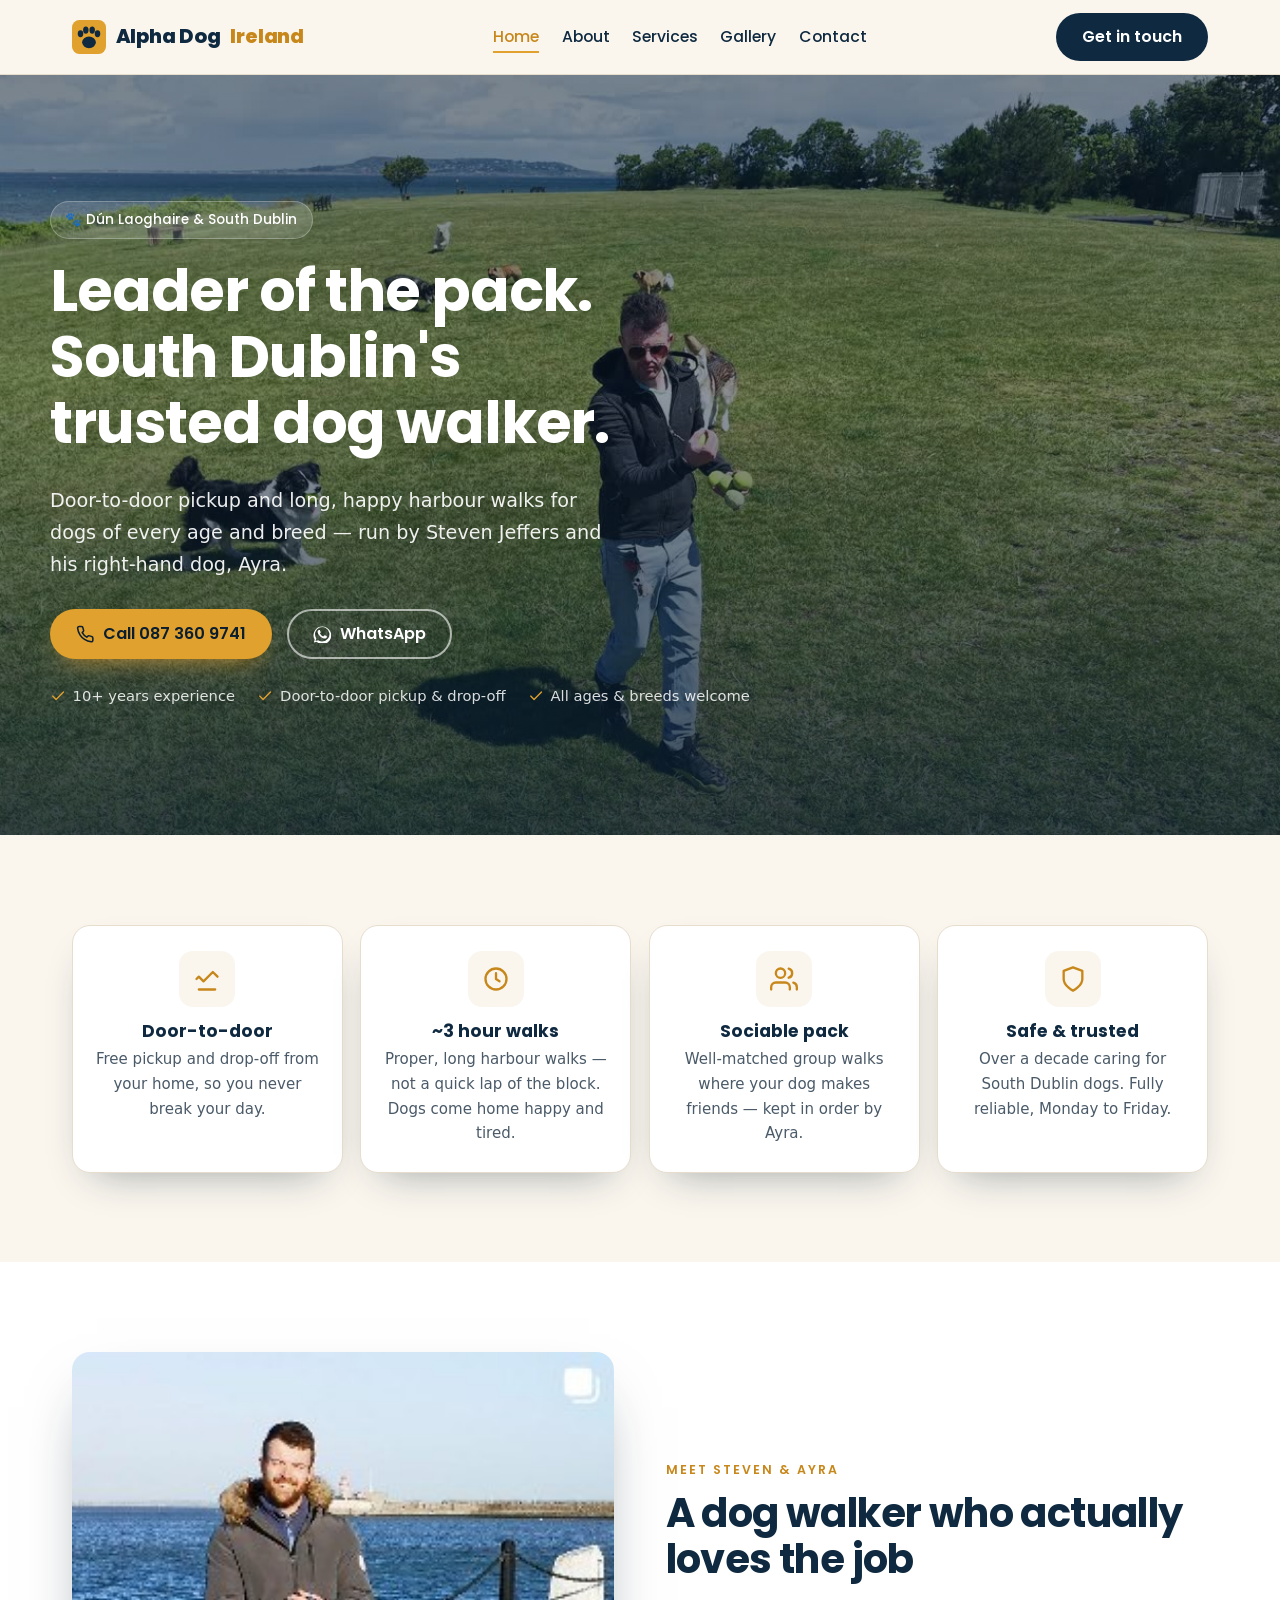
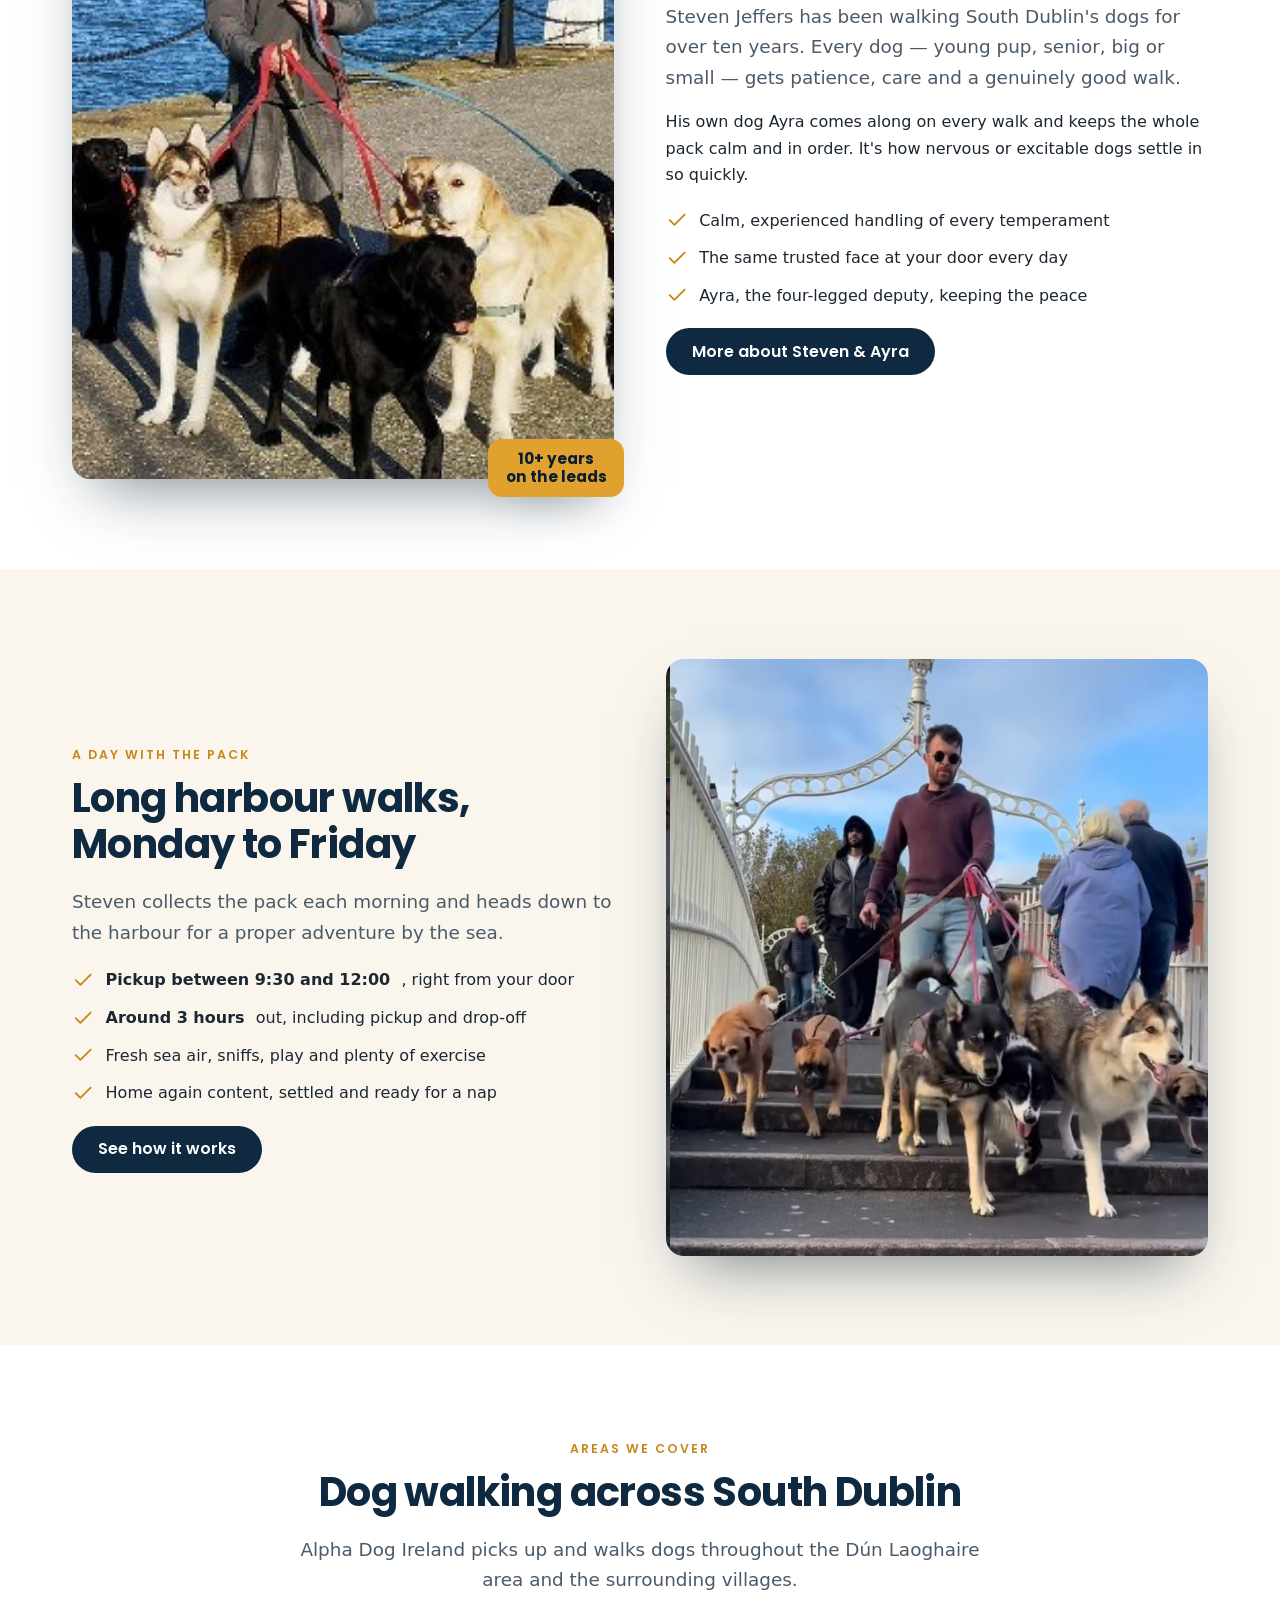
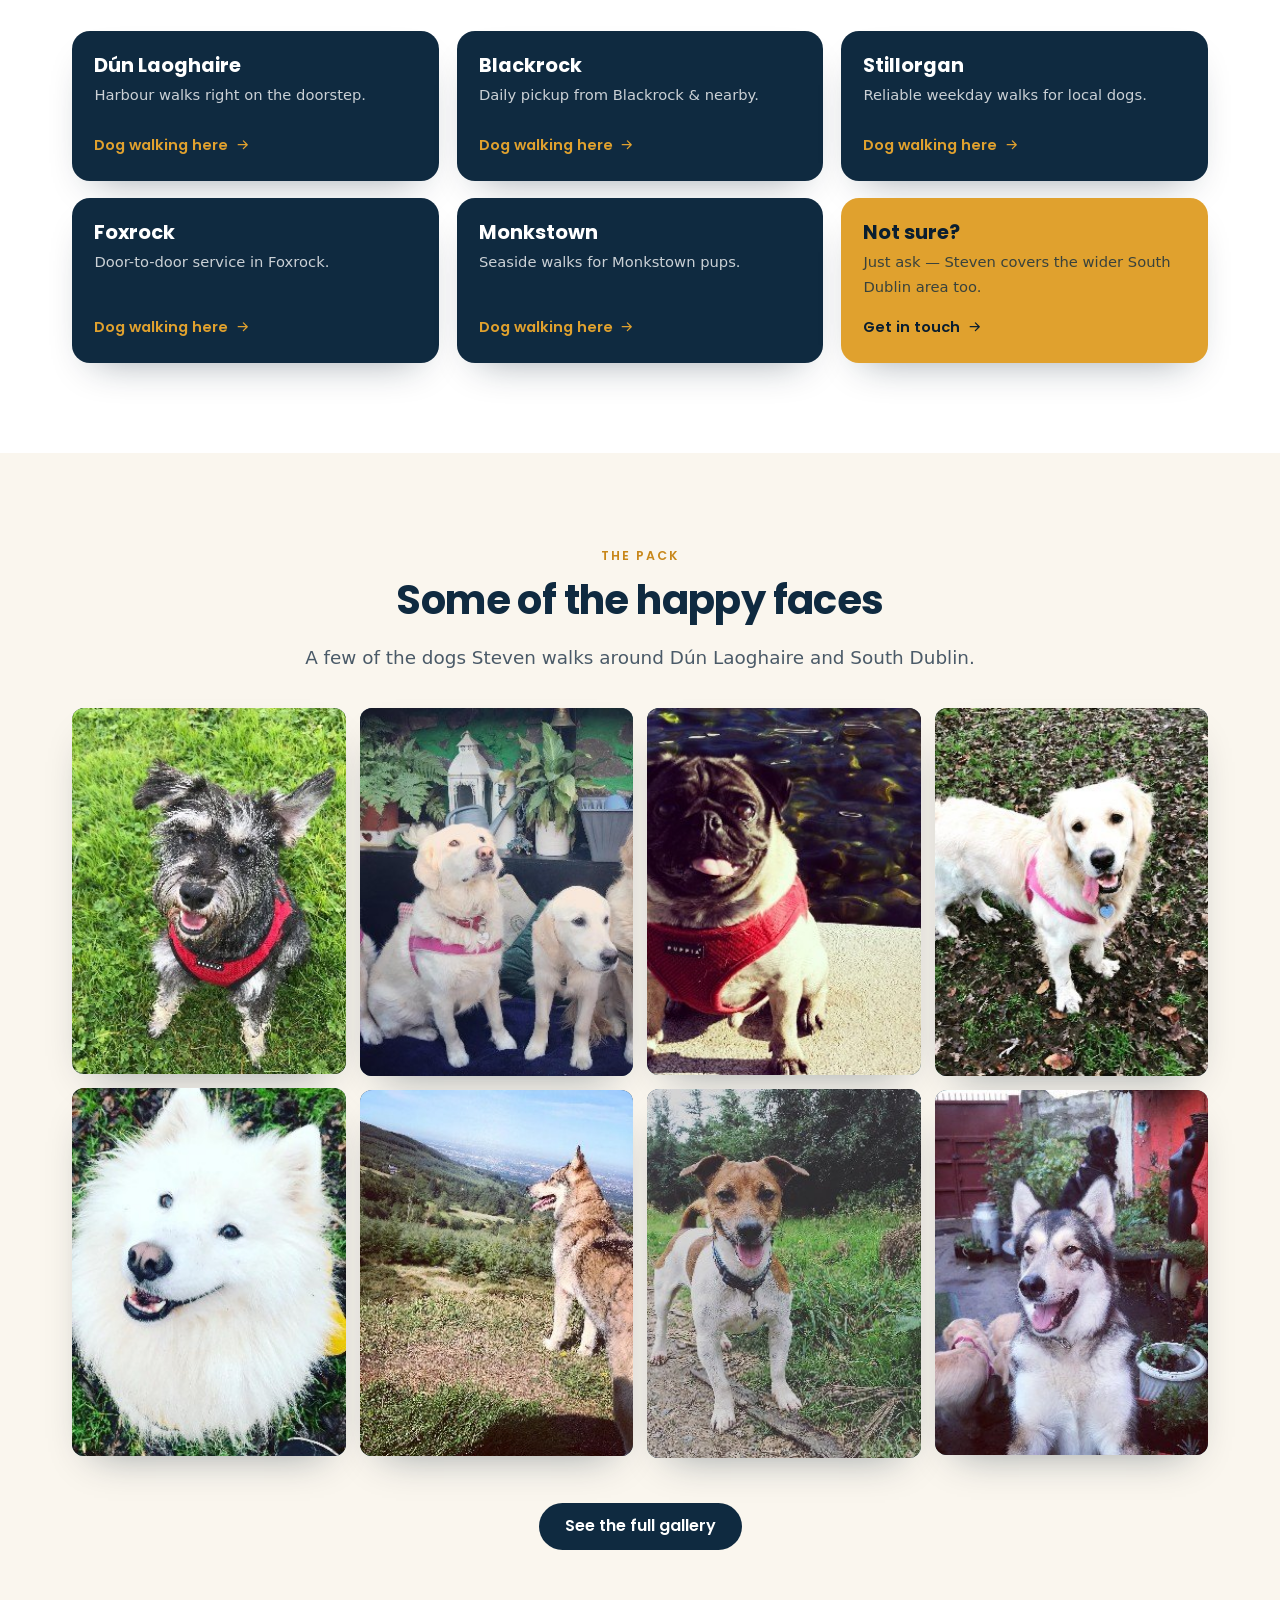
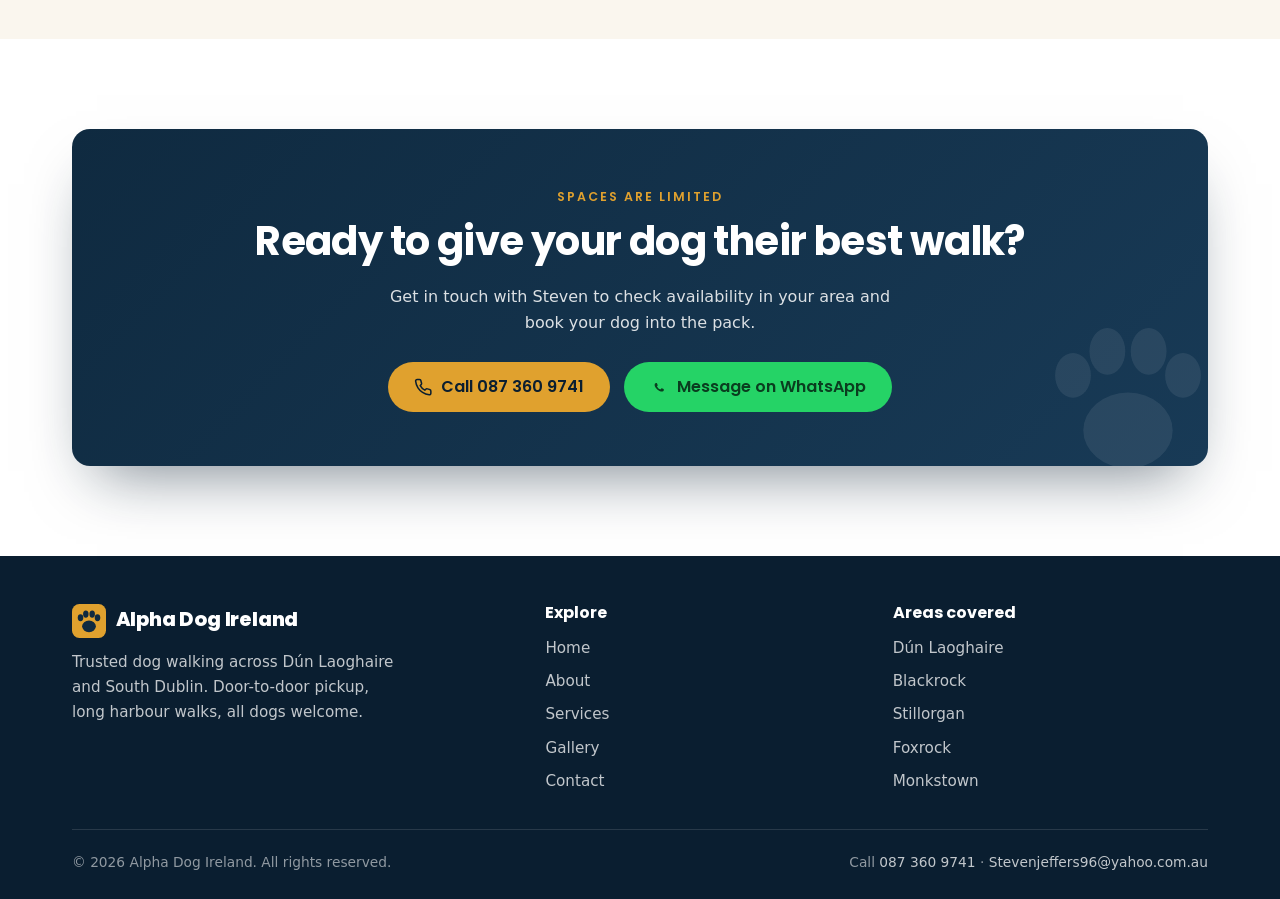
==== index.html @ 5cd39cc6 "Initial commit: Alpha Dog Ireland dog-walking website Static multi-page site for Steven Jeffers' Sou" ====
<!DOCTYPE html>
<html lang="en-IE">
<head>
<meta charset="UTF-8">
<meta name="viewport" content="width=device-width, initial-scale=1.0">
<title>Alpha Dog Ireland | Dog Walking in Dún Laoghaire &amp; South Dublin</title>
<meta name="description" content="Alpha Dog Ireland — trusted dog walking in Dún Laoghaire, Blackrock, Stillorgan, Foxrock &amp; Monkstown. Door-to-door pickup, 3-hour harbour pack walks, all ages &amp; breeds. Run by Steven Jeffers, 10+ years experience.">
<link rel="canonical" href="https://alphadogireland.ie/">
<meta property="og:title" content="Alpha Dog Ireland | Dog Walking in South Dublin">
<meta property="og:description" content="Door-to-door pickup and 3-hour harbour pack walks across Dún Laoghaire and South Dublin. 10+ years experience.">
<meta property="og:type" content="website">
<meta property="og:url" content="https://alphadogireland.ie/">
<meta property="og:image" content="https://alphadogireland.ie/images/og-image.jpg">
<meta name="theme-color" content="#0f2a40">
<link rel="icon" href="favicon.svg" type="image/svg+xml">
<link rel="apple-touch-icon" href="apple-touch-icon.png">
<link rel="preconnect" href="https://fonts.googleapis.com">
<link rel="preconnect" href="https://fonts.gstatic.com" crossorigin>
<link href="https://fonts.googleapis.com/css2?family=Poppins:wght@400;500;600;700;800&display=swap" rel="stylesheet">
<link rel="stylesheet" href="css/style.css">
<script type="application/ld+json">
{
  "@context":"https://schema.org",
  "@type":"LocalBusiness",
  "@id":"https://alphadogireland.ie/#business",
  "name":"Alpha Dog Ireland",
  "description":"Professional dog walking service in Dún Laoghaire and South Dublin. Door-to-door pickup and drop-off with 3-hour harbour pack walks.",
  "image":"https://alphadogireland.ie/images/og-image.jpg",
  "url":"https://alphadogireland.ie/",
  "telephone":"+353873609741",
  "email":"Stevenjeffers96@yahoo.com.au",
  "priceRange":"€€",
  "areaServed":["Dún Laoghaire","Blackrock","Stillorgan","Foxrock","Monkstown"],
  "address":{"@type":"PostalAddress","addressLocality":"Dún Laoghaire","addressRegion":"South Dublin","addressCountry":"IE"},
  "openingHoursSpecification":[{"@type":"OpeningHoursSpecification","dayOfWeek":["Monday","Tuesday","Wednesday","Thursday","Friday"],"opens":"09:30","closes":"15:00"}],
  "founder":{"@type":"Person","name":"Steven Jeffers"}
}
</script>
</head>
<body>

<!-- ===== Header ===== -->
<header class="site-header">
  <div class="container nav">
    <a class="brand" href="index.html" aria-label="Alpha Dog Ireland home">
      <svg class="paw" viewBox="0 0 64 64" aria-hidden="true"><rect width="64" height="64" rx="14" fill="#e0a12e"/><g fill="#0f2a40"><ellipse cx="32" cy="42" rx="13" ry="11"/><ellipse cx="16" cy="26" rx="5.2" ry="6.5"/><ellipse cx="26" cy="19" rx="5.2" ry="6.8"/><ellipse cx="38" cy="19" rx="5.2" ry="6.8"/><ellipse cx="48" cy="26" rx="5.2" ry="6.5"/></g></svg>
      Alpha Dog <span class="ie">Ireland</span>
    </a>
    <nav aria-label="Primary">
      <ul class="nav-links">
        <li><a href="index.html" class="active">Home</a></li>
        <li><a href="about.html">About</a></li>
        <li><a href="services.html">Services</a></li>
        <li><a href="gallery.html">Gallery</a></li>
        <li><a href="contact.html">Contact</a></li>
      </ul>
    </nav>
    <div class="nav-cta">
      <a class="btn btn--navy" href="contact.html">Get in touch</a>
      <button class="nav-toggle" aria-label="Menu" aria-expanded="false" aria-controls="nav-links">
        <svg viewBox="0 0 24 24" fill="none" stroke="currentColor" stroke-width="2" stroke-linecap="round"><path d="M4 6h16M4 12h16M4 18h16"/></svg>
      </button>
    </div>
  </div>
</header>

<!-- ===== Hero ===== -->
<section class="hero">
  <div class="hero__media">
    <video autoplay muted loop playsinline poster="images/hero-poster.jpg">
      <source src="images/hero.mp4" type="video/mp4">
    </video>
  </div>
  <div class="container hero__inner">
    <span class="kicker">🐾 Dún Laoghaire &amp; South Dublin</span>
    <h1>Leader of the pack. South Dublin's trusted dog walker.</h1>
    <p class="hero-sub">Door-to-door pickup and long, happy harbour walks for dogs of every age and breed — run by Steven Jeffers and his right-hand dog, Ayra.</p>
    <div class="btn-row">
      <a class="btn btn--primary" href="tel:+353873609741">
        <svg viewBox="0 0 24 24" fill="none" stroke="currentColor" stroke-width="2" stroke-linecap="round" stroke-linejoin="round"><path d="M22 16.92v3a2 2 0 0 1-2.18 2 19.79 19.79 0 0 1-8.63-3.07 19.5 19.5 0 0 1-6-6 19.79 19.79 0 0 1-3.07-8.67A2 2 0 0 1 4.11 2h3a2 2 0 0 1 2 1.72c.13.96.36 1.9.7 2.81a2 2 0 0 1-.45 2.11L8.09 9.91a16 16 0 0 0 6 6l1.27-1.27a2 2 0 0 1 2.11-.45c.9.34 1.85.57 2.81.7A2 2 0 0 1 22 16.92z"/></svg>
        Call 087 360 9741
      </a>
      <a class="btn btn--ghost" href="https://wa.me/353873609741?text=Hi%20Steven%2C%20I%27d%20like%20to%20ask%20about%20dog%20walking" target="_blank" rel="noopener">
        <svg viewBox="0 0 24 24" fill="currentColor"><path d="M17.47 14.38c-.3-.15-1.76-.87-2.03-.97s-.47-.15-.67.15-.77.96-.94 1.16-.35.22-.64.07a8.13 8.13 0 0 1-2.4-1.48 9 9 0 0 1-1.66-2.06c-.17-.3 0-.46.13-.6s.3-.35.44-.52a2 2 0 0 0 .3-.5.55.55 0 0 0 0-.52c-.07-.15-.67-1.61-.92-2.2s-.48-.5-.67-.51h-.57a1.1 1.1 0 0 0-.8.37 3.35 3.35 0 0 0-1.04 2.48 5.8 5.8 0 0 0 1.22 3.09 13.3 13.3 0 0 0 5.1 4.51c.71.31 1.27.5 1.7.63a4.1 4.1 0 0 0 1.88.12c.57-.09 1.76-.72 2-1.42s.25-1.28.17-1.4-.26-.2-.55-.35zM12.05 21.5a9.4 9.4 0 0 1-4.8-1.32l-.34-.2-3.57.94.95-3.48-.22-.36a9.42 9.42 0 1 1 8 4.42zM12.05 2a11.4 11.4 0 0 0-9.79 17.2L1 23l3.9-1.02A11.4 11.4 0 1 0 12.05 2z"/></svg>
        WhatsApp
      </a>
    </div>
    <div class="hero__trust">
      <span><svg viewBox="0 0 24 24" fill="none" stroke="currentColor" stroke-width="2" stroke-linecap="round" stroke-linejoin="round"><path d="M20 6 9 17l-5-5"/></svg> 10+ years experience</span>
      <span><svg viewBox="0 0 24 24" fill="none" stroke="currentColor" stroke-width="2" stroke-linecap="round" stroke-linejoin="round"><path d="M20 6 9 17l-5-5"/></svg> Door-to-door pickup &amp; drop-off</span>
      <span><svg viewBox="0 0 24 24" fill="none" stroke="currentColor" stroke-width="2" stroke-linecap="round" stroke-linejoin="round"><path d="M20 6 9 17l-5-5"/></svg> All ages &amp; breeds welcome</span>
    </div>
  </div>
</section>

<!-- ===== Features ===== -->
<section class="section section--cream">
  <div class="container">
    <div class="features">
      <div class="feature reveal">
        <div class="ic"><svg viewBox="0 0 24 24" fill="none" stroke="currentColor" stroke-width="2" stroke-linecap="round" stroke-linejoin="round"><path d="M3 12l2-2 4 4 8-8 4 4"/><path d="M5 21h14"/></svg></div>
        <h3>Door-to-door</h3>
        <p>Free pickup and drop-off from your home, so you never break your day.</p>
      </div>
      <div class="feature reveal">
        <div class="ic"><svg viewBox="0 0 24 24" fill="none" stroke="currentColor" stroke-width="2" stroke-linecap="round" stroke-linejoin="round"><circle cx="12" cy="12" r="9"/><path d="M12 7v5l3 2"/></svg></div>
        <h3>~3 hour walks</h3>
        <p>Proper, long harbour walks — not a quick lap of the block. Dogs come home happy and tired.</p>
      </div>
      <div class="feature reveal">
        <div class="ic"><svg viewBox="0 0 24 24" fill="none" stroke="currentColor" stroke-width="2" stroke-linecap="round" stroke-linejoin="round"><path d="M17 21v-2a4 4 0 0 0-4-4H5a4 4 0 0 0-4 4v2"/><circle cx="9" cy="7" r="4"/><path d="M23 21v-2a4 4 0 0 0-3-3.87"/><path d="M16 3.13a4 4 0 0 1 0 7.75"/></svg></div>
        <h3>Sociable pack</h3>
        <p>Well-matched group walks where your dog makes friends — kept in order by Ayra.</p>
      </div>
      <div class="feature reveal">
        <div class="ic"><svg viewBox="0 0 24 24" fill="none" stroke="currentColor" stroke-width="2" stroke-linecap="round" stroke-linejoin="round"><path d="M12 22s8-4 8-10V5l-8-3-8 3v7c0 6 8 10 8 10z"/></svg></div>
        <h3>Safe &amp; trusted</h3>
        <p>Over a decade caring for South Dublin dogs. Fully reliable, Monday to Friday.</p>
      </div>
    </div>
  </div>
</section>

<!-- ===== About teaser ===== -->
<section class="section section--paper">
  <div class="container split">
    <div class="split__media reveal">
      <img src="images/steven-harbour.jpg" alt="Steven Jeffers walking a group of dogs along the Dún Laoghaire harbour" loading="lazy">
      <div class="split__badge">10+ years<br>on the leads</div>
    </div>
    <div class="reveal">
      <span class="eyebrow">Meet Steven &amp; Ayra</span>
      <h2>A dog walker who actually loves the job</h2>
      <p class="lead">Steven Jeffers has been walking South Dublin's dogs for over ten years. Every dog — young pup, senior, big or small — gets patience, care and a genuinely good walk.</p>
      <p>His own dog Ayra comes along on every walk and keeps the whole pack calm and in order. It's how nervous or excitable dogs settle in so quickly.</p>
      <ul class="ticks">
        <li><svg viewBox="0 0 24 24" fill="none" stroke="currentColor" stroke-width="2" stroke-linecap="round" stroke-linejoin="round"><path d="M20 6 9 17l-5-5"/></svg> Calm, experienced handling of every temperament</li>
        <li><svg viewBox="0 0 24 24" fill="none" stroke="currentColor" stroke-width="2" stroke-linecap="round" stroke-linejoin="round"><path d="M20 6 9 17l-5-5"/></svg> The same trusted face at your door every day</li>
        <li><svg viewBox="0 0 24 24" fill="none" stroke="currentColor" stroke-width="2" stroke-linecap="round" stroke-linejoin="round"><path d="M20 6 9 17l-5-5"/></svg> Ayra, the four-legged deputy, keeping the peace</li>
      </ul>
      <a class="btn btn--navy" href="about.html">More about Steven &amp; Ayra</a>
    </div>
  </div>
</section>

<!-- ===== The walk ===== -->
<section class="section section--cream">
  <div class="container split split--reverse">
    <div class="split__media reveal">
      <img src="images/pack-walk.jpg" alt="Steven leading a happy pack of dogs across the Ha'penny Bridge in Dublin" loading="lazy">
    </div>
    <div class="reveal">
      <span class="eyebrow">A day with the pack</span>
      <h2>Long harbour walks, Monday to Friday</h2>
      <p class="lead">Steven collects the pack each morning and heads down to the harbour for a proper adventure by the sea.</p>
      <ul class="ticks">
        <li><svg viewBox="0 0 24 24" fill="none" stroke="currentColor" stroke-width="2" stroke-linecap="round" stroke-linejoin="round"><path d="M20 6 9 17l-5-5"/></svg> <strong>Pickup between 9:30 and 12:00</strong>, right from your door</li>
        <li><svg viewBox="0 0 24 24" fill="none" stroke="currentColor" stroke-width="2" stroke-linecap="round" stroke-linejoin="round"><path d="M20 6 9 17l-5-5"/></svg> <strong>Around 3 hours</strong> out, including pickup and drop-off</li>
        <li><svg viewBox="0 0 24 24" fill="none" stroke="currentColor" stroke-width="2" stroke-linecap="round" stroke-linejoin="round"><path d="M20 6 9 17l-5-5"/></svg> Fresh sea air, sniffs, play and plenty of exercise</li>
        <li><svg viewBox="0 0 24 24" fill="none" stroke="currentColor" stroke-width="2" stroke-linecap="round" stroke-linejoin="round"><path d="M20 6 9 17l-5-5"/></svg> Home again content, settled and ready for a nap</li>
      </ul>
      <a class="btn btn--navy" href="services.html">See how it works</a>
    </div>
  </div>
</section>

<!-- ===== Areas ===== -->
<section class="section section--paper">
  <div class="container">
    <div class="center" style="margin-bottom:2.2rem">
      <span class="eyebrow">Areas we cover</span>
      <h2>Dog walking across South Dublin</h2>
      <p class="lead center">Alpha Dog Ireland picks up and walks dogs throughout the Dún Laoghaire area and the surrounding villages.</p>
    </div>
    <div class="areas-grid">
      <a class="area-card reveal" href="areas/dun-laoghaire.html">
        <div><h3>Dún Laoghaire</h3><p>Harbour walks right on the doorstep.</p></div>
        <span class="go">Dog walking here <svg viewBox="0 0 24 24" fill="none" stroke="currentColor" stroke-width="2" stroke-linecap="round" stroke-linejoin="round"><path d="M5 12h14M13 6l6 6-6 6"/></svg></span>
      </a>
      <a class="area-card reveal" href="areas/blackrock.html">
        <div><h3>Blackrock</h3><p>Daily pickup from Blackrock &amp; nearby.</p></div>
        <span class="go">Dog walking here <svg viewBox="0 0 24 24" fill="none" stroke="currentColor" stroke-width="2" stroke-linecap="round" stroke-linejoin="round"><path d="M5 12h14M13 6l6 6-6 6"/></svg></span>
      </a>
      <a class="area-card reveal" href="areas/stillorgan.html">
        <div><h3>Stillorgan</h3><p>Reliable weekday walks for local dogs.</p></div>
        <span class="go">Dog walking here <svg viewBox="0 0 24 24" fill="none" stroke="currentColor" stroke-width="2" stroke-linecap="round" stroke-linejoin="round"><path d="M5 12h14M13 6l6 6-6 6"/></svg></span>
      </a>
      <a class="area-card reveal" href="areas/foxrock.html">
        <div><h3>Foxrock</h3><p>Door-to-door service in Foxrock.</p></div>
        <span class="go">Dog walking here <svg viewBox="0 0 24 24" fill="none" stroke="currentColor" stroke-width="2" stroke-linecap="round" stroke-linejoin="round"><path d="M5 12h14M13 6l6 6-6 6"/></svg></span>
      </a>
      <a class="area-card reveal" href="areas/monkstown.html">
        <div><h3>Monkstown</h3><p>Seaside walks for Monkstown pups.</p></div>
        <span class="go">Dog walking here <svg viewBox="0 0 24 24" fill="none" stroke="currentColor" stroke-width="2" stroke-linecap="round" stroke-linejoin="round"><path d="M5 12h14M13 6l6 6-6 6"/></svg></span>
      </a>
      <a class="area-card reveal" href="contact.html" style="background:var(--amber);color:var(--navy-deep)">
        <div><h3 style="color:var(--navy-deep)">Not sure?</h3><p style="color:rgba(15,42,64,.8)">Just ask — Steven covers the wider South Dublin area too.</p></div>
        <span class="go" style="color:var(--navy-deep)">Get in touch <svg viewBox="0 0 24 24" fill="none" stroke="currentColor" stroke-width="2" stroke-linecap="round" stroke-linejoin="round"><path d="M5 12h14M13 6l6 6-6 6"/></svg></span>
      </a>
    </div>
  </div>
</section>

<!-- ===== Gallery preview ===== -->
<section class="section section--cream">
  <div class="container">
    <div class="center" style="margin-bottom:2.2rem">
      <span class="eyebrow">The pack</span>
      <h2>Some of the happy faces</h2>
      <p class="lead center">A few of the dogs Steven walks around Dún Laoghaire and South Dublin.</p>
    </div>
    <div class="gallery">
      <figure><img src="images/gallery/dog-01.jpg" alt="Schnauzer with a big smile on a South Dublin walk" loading="lazy"></figure>
      <figure><img src="images/gallery/dog-02.jpg" alt="White Samoyed grinning at the camera" loading="lazy"></figure>
      <figure><img src="images/gallery/dog-06.jpg" alt="Two golden retrievers on a harbour walk" loading="lazy"></figure>
      <figure><img src="images/gallery/dog-03.jpg" alt="Husky enjoying a walk in the Dublin hills" loading="lazy"></figure>
      <figure><img src="images/gallery/dog-08.jpg" alt="Pug in a red harness enjoying the sunshine" loading="lazy"></figure>
      <figure><img src="images/gallery/dog-05.jpg" alt="Jack Russell beaming in the park" loading="lazy"></figure>
      <figure><img src="images/gallery/dog-12.jpg" alt="Golden retriever puppy on an autumn walk" loading="lazy"></figure>
      <figure><img src="images/gallery/dog-10.jpg" alt="Husky with a big smile" loading="lazy"></figure>
    </div>
    <div class="center" style="margin-top:2rem">
      <a class="btn btn--navy" href="gallery.html">See the full gallery</a>
    </div>
  </div>
</section>

<!-- ===== CTA band ===== -->
<section class="section section--paper">
  <div class="container">
    <div class="cta-band">
      <svg class="paw-watermark" viewBox="0 0 64 64" aria-hidden="true"><g fill="#ffffff"><ellipse cx="32" cy="42" rx="13" ry="11"/><ellipse cx="16" cy="26" rx="5.2" ry="6.5"/><ellipse cx="26" cy="19" rx="5.2" ry="6.8"/><ellipse cx="38" cy="19" rx="5.2" ry="6.8"/><ellipse cx="48" cy="26" rx="5.2" ry="6.5"/></g></svg>
      <span class="eyebrow" style="color:var(--amber)">Spaces are limited</span>
      <h2>Ready to give your dog their best walk?</h2>
      <p>Get in touch with Steven to check availability in your area and book your dog into the pack.</p>
      <div class="btn-row" style="margin-top:1.6rem;justify-content:center">
        <a class="btn btn--call" href="tel:+353873609741">
          <svg viewBox="0 0 24 24" fill="none" stroke="currentColor" stroke-width="2" stroke-linecap="round" stroke-linejoin="round"><path d="M22 16.92v3a2 2 0 0 1-2.18 2 19.79 19.79 0 0 1-8.63-3.07 19.5 19.5 0 0 1-6-6 19.79 19.79 0 0 1-3.07-8.67A2 2 0 0 1 4.11 2h3a2 2 0 0 1 2 1.72c.13.96.36 1.9.7 2.81a2 2 0 0 1-.45 2.11L8.09 9.91a16 16 0 0 0 6 6l1.27-1.27a2 2 0 0 1 2.11-.45c.9.34 1.85.57 2.81.7A2 2 0 0 1 22 16.92z"/></svg>
          Call 087 360 9741
        </a>
        <a class="btn btn--wa" href="https://wa.me/353873609741?text=Hi%20Steven%2C%20I%27d%20like%20to%20ask%20about%20dog%20walking" target="_blank" rel="noopener">
          <svg viewBox="0 0 24 24" fill="currentColor"><path d="M17.47 14.38c-.3-.15-1.76-.87-2.03-.97s-.47-.15-.67.15-.77.96-.94 1.16-.35.22-.64.07a8.13 8.13 0 0 1-2.4-1.48 9 9 0 0 1-1.66-2.06c-.17-.3 0-.46.13-.6s.3-.35.44-.52a2 2 0 0 0 .3-.5.55.55 0 0 0 0-.52c-.07-.15-.67-1.61-.92-2.2s-.48-.5-.67-.51h-.57a1.1 1.1 0 0 0-.8.37 3.35 3.35 0 0 0-1.04 2.48 5.8 5.8 0 0 0 1.22 3.09 13.3 13.3 0 0 0 5.1 4.51c.71.31 1.27.5 1.7.63a4.1 4.1 0 0 0 1.88.12c.57-.09 1.76-.72 2-1.42s.25-1.28.17-1.4-.26-.2-.55-.35z"/></svg>
          Message on WhatsApp
        </a>
      </div>
    </div>
  </div>
</section>

<!-- ===== Footer ===== -->
<footer class="site-footer">
  <div class="container">
    <div class="footer-grid">
      <div class="footer-brand">
        <a class="brand" href="index.html">
          <svg class="paw" viewBox="0 0 64 64" aria-hidden="true"><rect width="64" height="64" rx="14" fill="#e0a12e"/><g fill="#0f2a40"><ellipse cx="32" cy="42" rx="13" ry="11"/><ellipse cx="16" cy="26" rx="5.2" ry="6.5"/><ellipse cx="26" cy="19" rx="5.2" ry="6.8"/><ellipse cx="38" cy="19" rx="5.2" ry="6.8"/><ellipse cx="48" cy="26" rx="5.2" ry="6.5"/></g></svg>
          Alpha Dog Ireland
        </a>
        <p>Trusted dog walking across Dún Laoghaire and South Dublin. Door-to-door pickup, long harbour walks, all dogs welcome.</p>
      </div>
      <div>
        <h4>Explore</h4>
        <ul class="footer-links">
          <li><a href="index.html">Home</a></li>
          <li><a href="about.html">About</a></li>
          <li><a href="services.html">Services</a></li>
          <li><a href="gallery.html">Gallery</a></li>
          <li><a href="contact.html">Contact</a></li>
        </ul>
      </div>
      <div>
        <h4>Areas covered</h4>
        <ul class="footer-links">
          <li><a href="areas/dun-laoghaire.html">Dún Laoghaire</a></li>
          <li><a href="areas/blackrock.html">Blackrock</a></li>
          <li><a href="areas/stillorgan.html">Stillorgan</a></li>
          <li><a href="areas/foxrock.html">Foxrock</a></li>
          <li><a href="areas/monkstown.html">Monkstown</a></li>
        </ul>
      </div>
    </div>
    <div class="footer-bottom">
      <span>&copy; <span id="year">2026</span> Alpha Dog Ireland. All rights reserved.</span>
      <span>Call <a href="tel:+353873609741">087 360 9741</a> &middot; <a href="mailto:Stevenjeffers96@yahoo.com.au">Stevenjeffers96@yahoo.com.au</a></span>
    </div>
  </div>
</footer>

<script src="js/main.js"></script>
</body>
</html>
---- css/style.css ----
/* ==========================================================================
   Alpha Dog Ireland — stylesheet
   Brand: harbour navy + warm amber. Friendly, coastal, trustworthy.
   ========================================================================== */

:root{
  --navy:#0f2a40;
  --navy-deep:#0a1e30;
  --navy-soft:#183a56;
  --amber:#e0a12e;
  --amber-dark:#c8871a;
  --cream:#faf6ee;
  --paper:#ffffff;
  --ink:#1c2732;
  --ink-soft:#4a5a68;
  --line:#e7ddcd;
  --radius:18px;
  --radius-sm:12px;
  --shadow:0 18px 40px -22px rgba(10,30,48,.45);
  --shadow-lg:0 30px 60px -25px rgba(10,30,48,.55);
  --maxw:1180px;
  --font-head:'Poppins',system-ui,-apple-system,'Segoe UI',Roboto,sans-serif;
  --font-body:system-ui,-apple-system,'Segoe UI',Roboto,Helvetica,Arial,sans-serif;
}

*,*::before,*::after{box-sizing:border-box}
html{scroll-behavior:smooth}
body{
  margin:0;
  font-family:var(--font-body);
  color:var(--ink);
  background:var(--cream);
  line-height:1.65;
  -webkit-font-smoothing:antialiased;
}
img{max-width:100%;display:block}
a{color:var(--amber-dark);text-decoration:none}
h1,h2,h3,h4{font-family:var(--font-head);line-height:1.15;color:var(--navy);margin:0 0 .5em;font-weight:700}
h1{font-size:clamp(2.1rem,5.2vw,3.6rem);letter-spacing:-.02em}
h2{font-size:clamp(1.7rem,3.6vw,2.5rem);letter-spacing:-.015em}
h3{font-size:1.3rem}
p{margin:0 0 1rem}

.container{width:100%;max-width:var(--maxw);margin:0 auto;padding:0 22px}
.section{padding:clamp(3.5rem,7vw,6rem) 0}
.section--tight{padding:clamp(2.5rem,5vw,4rem) 0}
.section--cream{background:var(--cream)}
.section--paper{background:var(--paper)}
.center{text-align:center}
.eyebrow{
  display:inline-block;font-family:var(--font-head);font-weight:600;
  text-transform:uppercase;letter-spacing:.16em;font-size:.78rem;
  color:var(--amber-dark);margin-bottom:.6rem;
}
.lead{font-size:1.15rem;color:var(--ink-soft);max-width:60ch}
.center .lead{margin-left:auto;margin-right:auto}

/* ---------- Buttons ---------- */
.btn{
  display:inline-flex;align-items:center;justify-content:center;gap:.55rem;
  font-family:var(--font-head);font-weight:600;font-size:1rem;
  padding:.85rem 1.5rem;border-radius:999px;border:2px solid transparent;
  cursor:pointer;transition:transform .15s ease,box-shadow .2s ease,background .2s ease;
  line-height:1;white-space:nowrap;
}
.btn:hover{transform:translateY(-2px)}
.btn svg{width:1.15em;height:1.15em;flex:none}
.btn--primary{background:var(--amber);color:var(--navy-deep);box-shadow:0 12px 24px -12px rgba(224,161,46,.8)}
.btn--primary:hover{background:var(--amber-dark);color:#fff}
.btn--ghost{background:transparent;color:#fff;border-color:rgba(255,255,255,.6)}
.btn--ghost:hover{background:#fff;color:var(--navy);border-color:#fff}
.btn--navy{background:var(--navy);color:#fff}
.btn--navy:hover{background:var(--navy-deep)}
.btn--call{background:var(--amber);color:var(--navy-deep)}
.btn--call:hover{background:var(--amber-dark);color:#fff}
.btn--wa{background:#25d366;color:#0a3d1f}
.btn--wa:hover{background:#1eb457;color:#fff}
.btn--email{background:var(--navy);color:#fff}
.btn--email:hover{background:var(--navy-deep)}
.btn-row{display:flex;flex-wrap:wrap;gap:.9rem}
.center .btn-row{justify-content:center}

/* ---------- Header / nav ---------- */
.site-header{
  position:sticky;top:0;z-index:60;
  background:rgba(250,246,238,.92);backdrop-filter:blur(10px);
  border-bottom:1px solid var(--line);transition:background .25s;
}
.nav{display:flex;align-items:center;justify-content:space-between;gap:1rem;height:74px}
.brand{display:flex;align-items:center;gap:.6rem;font-family:var(--font-head);font-weight:800;
  font-size:1.22rem;color:var(--navy);letter-spacing:-.01em}
.brand .paw{width:34px;height:34px;flex:none}
.brand span.ie{color:var(--amber-dark)}
.nav-links{display:flex;align-items:center;gap:1.4rem;list-style:none;margin:0;padding:0}
.nav-links a{font-family:var(--font-head);font-weight:500;color:var(--navy);font-size:.98rem;position:relative}
.nav-links a:hover{color:var(--amber-dark)}
.nav-links a.active{color:var(--amber-dark)}
.nav-links a.active::after{content:"";position:absolute;left:0;right:0;bottom:-6px;height:2px;background:var(--amber)}
.nav-cta{display:flex;align-items:center;gap:.6rem}
.nav-toggle{display:none;background:none;border:0;cursor:pointer;padding:8px;color:var(--navy)}
.nav-toggle svg{width:28px;height:28px}

@media(max-width:900px){
  .nav-links{
    position:fixed;inset:74px 0 auto 0;flex-direction:column;gap:0;
    background:var(--cream);border-bottom:1px solid var(--line);
    padding:.5rem 22px 1.2rem;transform:translateY(-120%);transition:transform .3s ease;
    box-shadow:var(--shadow);
  }
  .nav-links.open{transform:translateY(0)}
  .nav-links a{width:100%;padding:.9rem 0;border-bottom:1px solid var(--line);font-size:1.05rem}
  .nav-links a.active::after{display:none}
  .nav-toggle{display:inline-flex}
  .nav-cta .btn--navy{display:none}
}

/* ---------- Hero ---------- */
.hero{position:relative;min-height:min(88vh,760px);display:flex;align-items:center;overflow:hidden;color:#fff}
.hero__media{position:absolute;inset:0;z-index:0}
.hero__media video,.hero__media img{width:100%;height:100%;object-fit:cover}
.hero__media::after{
  content:"";position:absolute;inset:0;
  background:linear-gradient(180deg,rgba(10,30,48,.55) 0%,rgba(10,30,48,.45) 40%,rgba(10,30,48,.8) 100%);
}
.hero__inner{position:relative;z-index:2;padding:5rem 0}
.hero h1{color:#fff;max-width:16ch}
.hero .kicker{display:inline-flex;align-items:center;gap:.5rem;background:rgba(255,255,255,.14);
  border:1px solid rgba(255,255,255,.25);padding:.4rem .9rem;border-radius:999px;
  font-family:var(--font-head);font-weight:500;font-size:.85rem;margin-bottom:1.2rem}
.hero p.hero-sub{font-size:1.2rem;max-width:46ch;color:rgba(255,255,255,.92)}
.hero .btn-row{margin-top:1.8rem}
.hero__trust{margin-top:1.6rem;display:flex;flex-wrap:wrap;gap:1.4rem;font-size:.92rem;color:rgba(255,255,255,.85)}
.hero__trust span{display:inline-flex;align-items:center;gap:.4rem}
.hero__trust svg{width:1.1em;height:1.1em;color:var(--amber)}

/* ---------- Feature strip ---------- */
.features{display:grid;grid-template-columns:repeat(4,1fr);gap:1.1rem}
.feature{background:var(--paper);border:1px solid var(--line);border-radius:var(--radius);
  padding:1.6rem 1.4rem;box-shadow:var(--shadow);text-align:center}
.feature .ic{width:56px;height:56px;margin:0 auto .9rem;display:grid;place-items:center;
  background:var(--cream);border-radius:14px;color:var(--amber-dark)}
.feature .ic svg{width:28px;height:28px}
.feature h3{font-size:1.08rem;margin-bottom:.35rem}
.feature p{font-size:.94rem;color:var(--ink-soft);margin:0}
@media(max-width:880px){.features{grid-template-columns:repeat(2,1fr)}}
@media(max-width:480px){.features{grid-template-columns:1fr}}

/* ---------- Split (image + text) ---------- */
.split{display:grid;grid-template-columns:1fr 1fr;gap:clamp(1.5rem,4vw,3.5rem);align-items:center}
.split--reverse .split__media{order:2}
.split__media img{border-radius:var(--radius);box-shadow:var(--shadow-lg);width:100%}
.split__media{position:relative}
.split__badge{position:absolute;bottom:-18px;right:-10px;background:var(--amber);color:var(--navy-deep);
  font-family:var(--font-head);font-weight:700;padding:.7rem 1.1rem;border-radius:14px;
  box-shadow:var(--shadow);font-size:.95rem;line-height:1.2;text-align:center}
@media(max-width:820px){
  .split{grid-template-columns:1fr}
  .split--reverse .split__media{order:0}
  .split__badge{right:16px}
}

/* ---------- List with checks ---------- */
.ticks{list-style:none;margin:1.2rem 0;padding:0;display:grid;gap:.7rem}
.ticks li{display:flex;gap:.7rem;align-items:flex-start;color:var(--ink)}
.ticks li svg{width:1.4em;height:1.4em;color:var(--amber-dark);flex:none;margin-top:.1em}

/* ---------- Areas ---------- */
.areas-grid{display:grid;grid-template-columns:repeat(3,1fr);gap:1.1rem}
.area-card{display:flex;flex-direction:column;justify-content:space-between;gap:1rem;
  background:var(--navy);color:#fff;border-radius:var(--radius);padding:1.5rem 1.4rem;
  box-shadow:var(--shadow);transition:transform .18s ease,box-shadow .2s ease;min-height:150px}
.area-card:hover{transform:translateY(-4px);box-shadow:var(--shadow-lg)}
.area-card h3{color:#fff;margin:0;font-size:1.22rem}
.area-card p{color:rgba(255,255,255,.78);font-size:.92rem;margin:.35rem 0 0}
.area-card .go{display:inline-flex;align-items:center;gap:.4rem;color:var(--amber);
  font-family:var(--font-head);font-weight:600;font-size:.92rem}
.area-card .go svg{width:1.05em;height:1.05em;transition:transform .18s}
.area-card:hover .go svg{transform:translateX(4px)}
@media(max-width:820px){.areas-grid{grid-template-columns:repeat(2,1fr)}}
@media(max-width:480px){.areas-grid{grid-template-columns:1fr}}

/* ---------- Gallery ---------- */
.gallery{columns:4 220px;column-gap:14px}
.gallery figure{margin:0 0 14px;break-inside:avoid;border-radius:var(--radius-sm);overflow:hidden;
  box-shadow:var(--shadow);cursor:zoom-in;position:relative;background:var(--navy-soft)}
.gallery img{width:100%;transition:transform .35s ease;display:block}
.gallery figure:hover img{transform:scale(1.05)}
@media(max-width:520px){.gallery{columns:2 140px;column-gap:10px}.gallery figure{margin-bottom:10px}}

/* Lightbox */
.lightbox{position:fixed;inset:0;z-index:200;background:rgba(8,20,32,.92);
  display:none;align-items:center;justify-content:center;padding:24px}
.lightbox.open{display:flex}
.lightbox img{max-width:92vw;max-height:86vh;border-radius:12px;box-shadow:var(--shadow-lg)}
.lightbox__close{position:absolute;top:18px;right:22px;background:none;border:0;color:#fff;
  font-size:2.4rem;line-height:1;cursor:pointer;font-family:var(--font-head)}
.lightbox__nav{position:absolute;top:50%;transform:translateY(-50%);background:rgba(255,255,255,.12);
  border:0;color:#fff;width:52px;height:52px;border-radius:50%;font-size:1.6rem;cursor:pointer;display:grid;place-items:center}
.lightbox__nav:hover{background:rgba(255,255,255,.24)}
.lightbox__nav.prev{left:18px}
.lightbox__nav.next{right:18px}

/* ---------- CTA band ---------- */
.cta-band{background:linear-gradient(135deg,var(--navy) 0%,var(--navy-soft) 100%);color:#fff;
  border-radius:var(--radius);padding:clamp(2.2rem,5vw,3.4rem);text-align:center;box-shadow:var(--shadow-lg);
  position:relative;overflow:hidden}
.cta-band h2{color:#fff}
.cta-band p{color:rgba(255,255,255,.85);max-width:52ch;margin-left:auto;margin-right:auto}
.cta-band .paw-watermark{position:absolute;right:-30px;bottom:-40px;width:220px;opacity:.08}

/* ---------- Contact ---------- */
.contact-grid{display:grid;grid-template-columns:1.1fr .9fr;gap:clamp(1.5rem,4vw,3rem);align-items:start}
.contact-cards{display:grid;gap:1rem}
.contact-card{display:flex;align-items:center;gap:1rem;background:var(--paper);border:1px solid var(--line);
  border-radius:var(--radius);padding:1.2rem 1.3rem;box-shadow:var(--shadow);transition:transform .15s}
.contact-card:hover{transform:translateY(-3px)}
.contact-card .ic{width:52px;height:52px;border-radius:14px;display:grid;place-items:center;flex:none;color:#fff}
.contact-card .ic svg{width:26px;height:26px}
.ic--call{background:var(--amber)}.ic--call{color:var(--navy-deep)}
.ic--wa{background:#25d366;color:#0a3d1f}
.ic--email{background:var(--navy)}
.contact-card .label{font-family:var(--font-head);font-weight:600;color:var(--navy);font-size:.85rem;
  text-transform:uppercase;letter-spacing:.08em}
.contact-card .value{font-size:1.12rem;font-weight:600;color:var(--ink);word-break:break-word}
.info-panel{background:var(--navy);color:#fff;border-radius:var(--radius);padding:1.8rem;box-shadow:var(--shadow)}
.info-panel h3{color:#fff}
.info-panel .row{display:flex;gap:.7rem;padding:.55rem 0;border-bottom:1px solid rgba(255,255,255,.12);font-size:.98rem}
.info-panel .row:last-child{border-bottom:0}
.info-panel .row strong{color:var(--amber);min-width:104px;font-family:var(--font-head);font-weight:600}
@media(max-width:820px){.contact-grid{grid-template-columns:1fr}}

/* ---------- Footer ---------- */
.site-footer{background:var(--navy-deep);color:rgba(255,255,255,.75);padding:3rem 0 1.6rem}
.footer-grid{display:grid;grid-template-columns:1.4fr 1fr 1fr;gap:2rem}
.site-footer h4{color:#fff;font-size:1rem;margin-bottom:.9rem;font-family:var(--font-head)}
.site-footer a{color:rgba(255,255,255,.75)}
.site-footer a:hover{color:var(--amber)}
.footer-links{list-style:none;margin:0;padding:0;display:grid;gap:.5rem;font-size:.95rem}
.footer-brand .brand{color:#fff;margin-bottom:.8rem}
.footer-brand p{font-size:.95rem;max-width:34ch}
.footer-bottom{border-top:1px solid rgba(255,255,255,.12);margin-top:2.2rem;padding-top:1.3rem;
  display:flex;justify-content:space-between;gap:1rem;flex-wrap:wrap;font-size:.86rem;color:rgba(255,255,255,.55)}
@media(max-width:760px){.footer-grid{grid-template-columns:1fr 1fr}.footer-brand{grid-column:1/-1}}
@media(max-width:460px){.footer-grid{grid-template-columns:1fr}}

/* ---------- Misc ---------- */
.page-hero{background:linear-gradient(135deg,var(--navy) 0%,var(--navy-soft) 100%);color:#fff;
  padding:clamp(3rem,7vw,5rem) 0;text-align:center}
.page-hero h1{color:#fff}
.page-hero p{color:rgba(255,255,255,.85);max-width:58ch;margin:0 auto;font-size:1.12rem}
.breadcrumbs{font-size:.85rem;color:rgba(255,255,255,.65);margin-bottom:.8rem}
.breadcrumbs a{color:rgba(255,255,255,.75)}
.prose{max-width:70ch}
.prose h2{margin-top:2rem}
.pill-row{display:flex;flex-wrap:wrap;gap:.6rem;margin:1rem 0}
.pill{background:var(--paper);border:1px solid var(--line);border-radius:999px;padding:.4rem 1rem;
  font-size:.9rem;font-family:var(--font-head);font-weight:500;color:var(--navy)}
.reveal{opacity:0;transform:translateY(18px);transition:opacity .6s ease,transform .6s ease}
.reveal.in{opacity:1;transform:none}
@media(prefers-reduced-motion:reduce){.reveal{opacity:1;transform:none;transition:none}html{scroll-behavior:auto}}
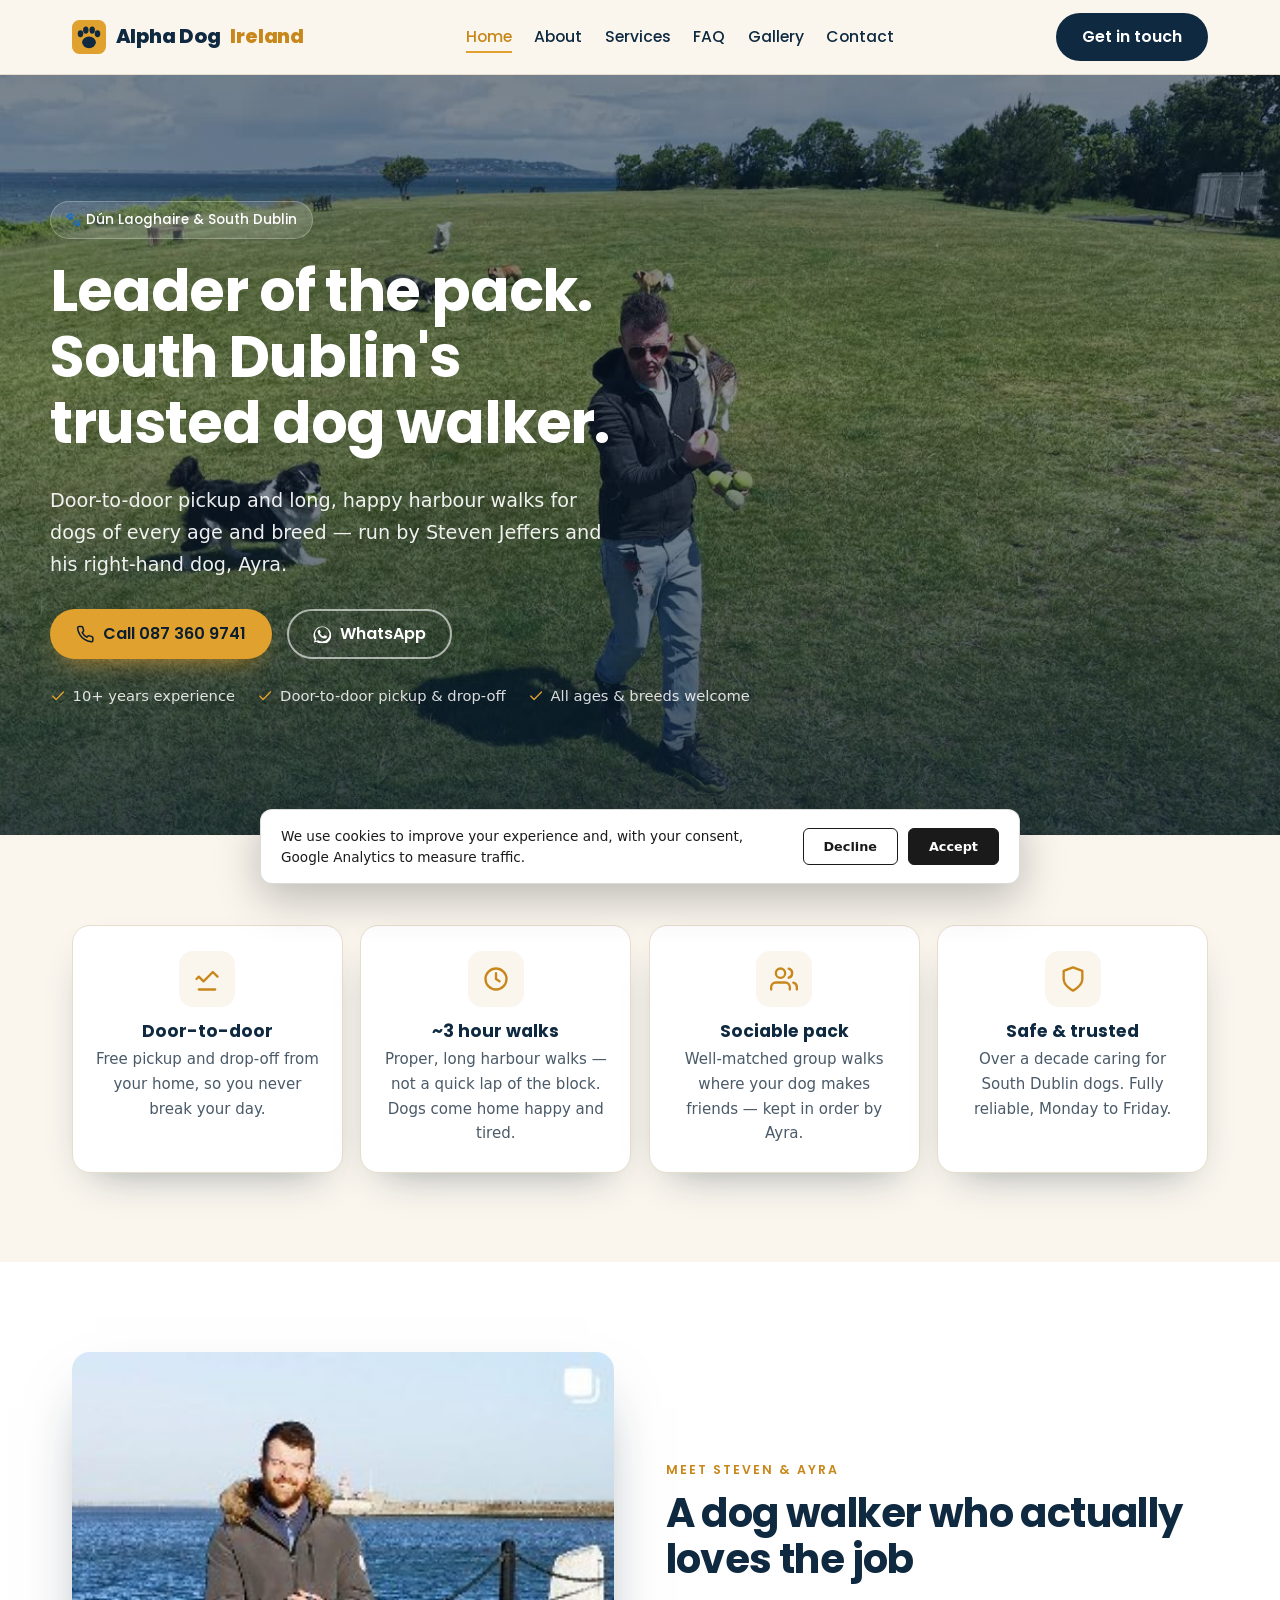
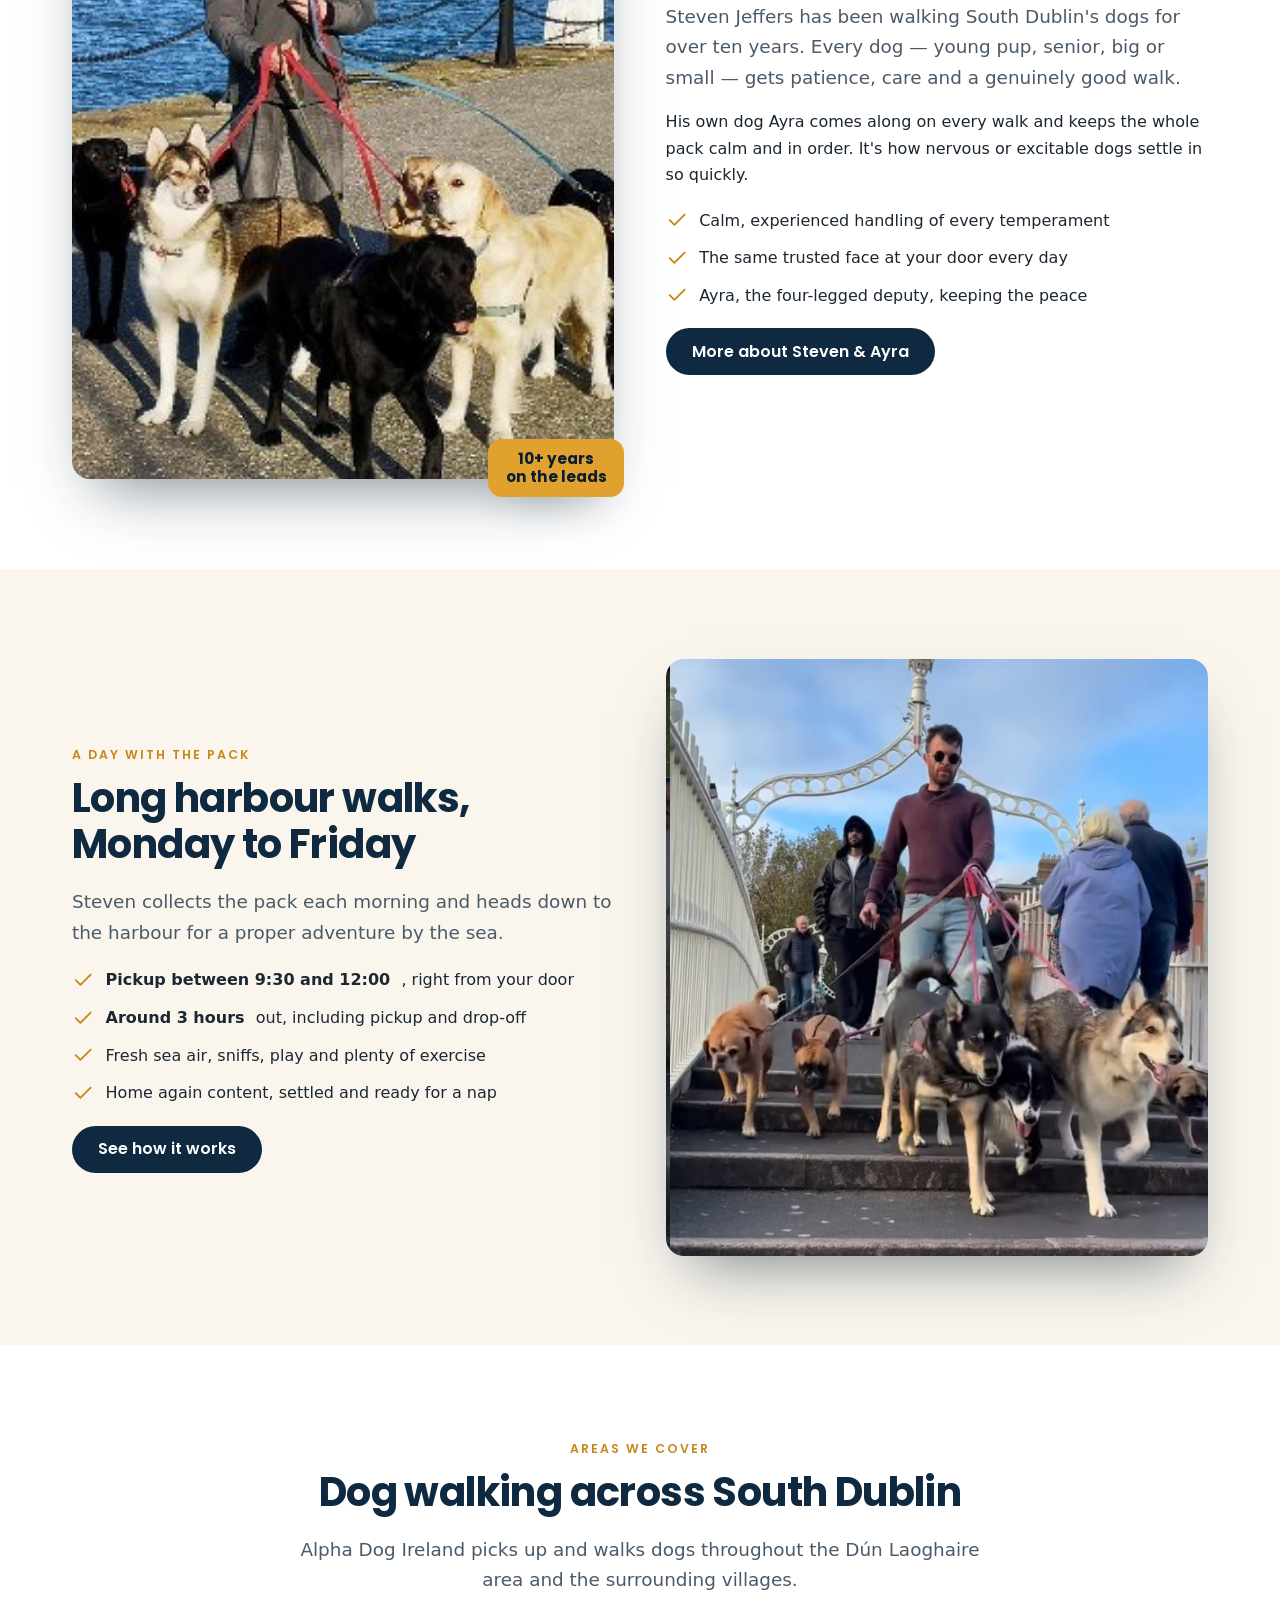
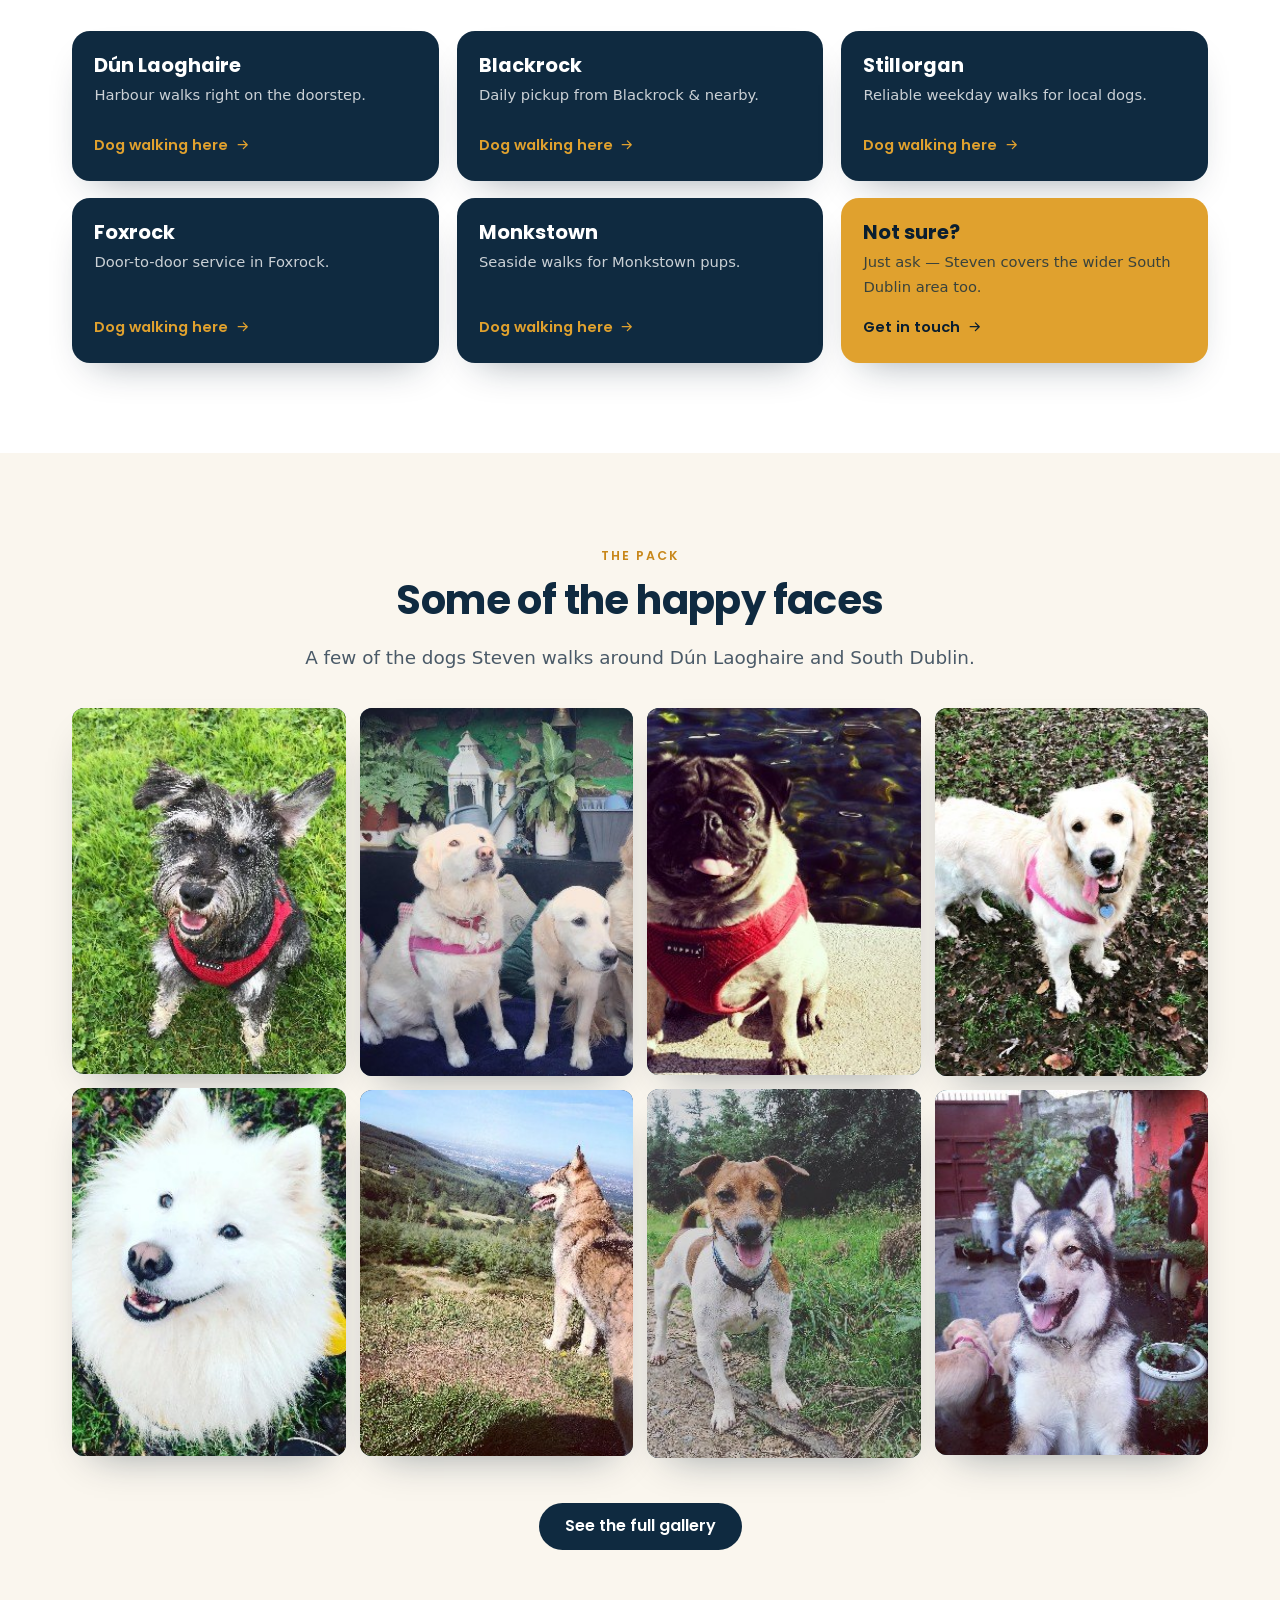
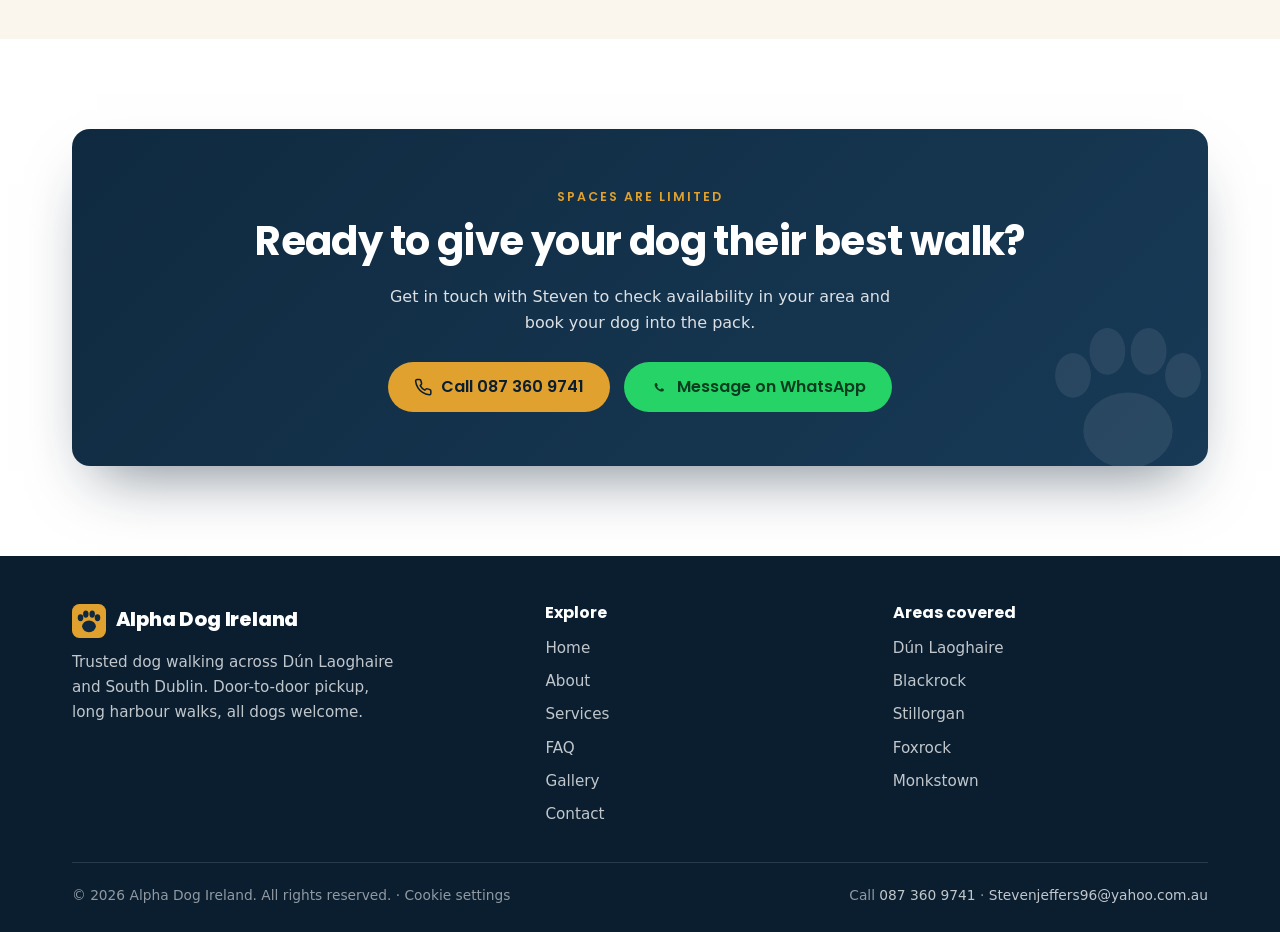
==== commit 7a8772fa: "Add FAQ page with coverage map + site-wide cookie banner - New faq.html: 10-question accordion (pick" ====
--- a/index.html
+++ b/index.html
@@ -51,6 +51,7 @@
         <li><a href="index.html" class="active">Home</a></li>
         <li><a href="about.html">About</a></li>
         <li><a href="services.html">Services</a></li>
+        <li><a href="faq.html">FAQ</a></li>
         <li><a href="gallery.html">Gallery</a></li>
         <li><a href="contact.html">Contact</a></li>
       </ul>
@@ -264,6 +265,7 @@
           <li><a href="index.html">Home</a></li>
           <li><a href="about.html">About</a></li>
           <li><a href="services.html">Services</a></li>
+          <li><a href="faq.html">FAQ</a></li>
           <li><a href="gallery.html">Gallery</a></li>
           <li><a href="contact.html">Contact</a></li>
         </ul>
@@ -280,12 +282,13 @@
       </div>
     </div>
     <div class="footer-bottom">
-      <span>&copy; <span id="year">2026</span> Alpha Dog Ireland. All rights reserved.</span>
+      <span>&copy; <span id="year">2026</span> Alpha Dog Ireland. All rights reserved. &middot; <a href="#" data-cookie-settings style="color:rgba(255,255,255,.55)">Cookie settings</a></span>
       <span>Call <a href="tel:+353873609741">087 360 9741</a> &middot; <a href="mailto:Stevenjeffers96@yahoo.com.au">Stevenjeffers96@yahoo.com.au</a></span>
     </div>
   </div>
 </footer>
 
 <script src="js/main.js"></script>
+<script src="cookie-consent.js"></script>
 </body>
 </html>
--- a/css/style.css
+++ b/css/style.css
@@ -258,3 +258,26 @@
 .reveal{opacity:0;transform:translateY(18px);transition:opacity .6s ease,transform .6s ease}
 .reveal.in{opacity:1;transform:none}
 @media(prefers-reduced-motion:reduce){.reveal{opacity:1;transform:none;transition:none}html{scroll-behavior:auto}}
+
+/* ---------- FAQ accordion ---------- */
+.faq-list{max-width:820px;margin:0 auto;display:grid;gap:.9rem}
+details.faq{background:var(--paper);border:1px solid var(--line);border-radius:var(--radius-sm);
+  box-shadow:var(--shadow);overflow:hidden}
+details.faq summary{list-style:none;cursor:pointer;padding:1.15rem 1.4rem;font-family:var(--font-head);
+  font-weight:600;color:var(--navy);font-size:1.08rem;display:flex;justify-content:space-between;
+  align-items:center;gap:1rem}
+details.faq summary::-webkit-details-marker{display:none}
+details.faq summary::after{content:"+";font-size:1.7rem;color:var(--amber-dark);line-height:1;
+  font-weight:400;flex:none}
+details.faq[open] summary::after{content:"\2013"}
+details.faq summary:hover{color:var(--amber-dark)}
+details.faq .faq-a{padding:0 1.4rem 1.3rem;color:var(--ink-soft);line-height:1.7}
+details.faq .faq-a p{margin:0 0 .7rem}
+details.faq .faq-a p:last-child{margin:0}
+
+/* ---------- Coverage map ---------- */
+.map-wrap{border-radius:var(--radius);overflow:hidden;box-shadow:var(--shadow-lg);border:1px solid var(--line)}
+#coverage-map{height:460px;width:100%;position:relative;z-index:1;background:#dbe6ec}
+.leaflet-container{font-family:var(--font-body)}
+.map-pin-label{font-family:var(--font-head);font-weight:600;color:var(--navy);font-size:.92rem}
+@media(max-width:600px){#coverage-map{height:360px}}
